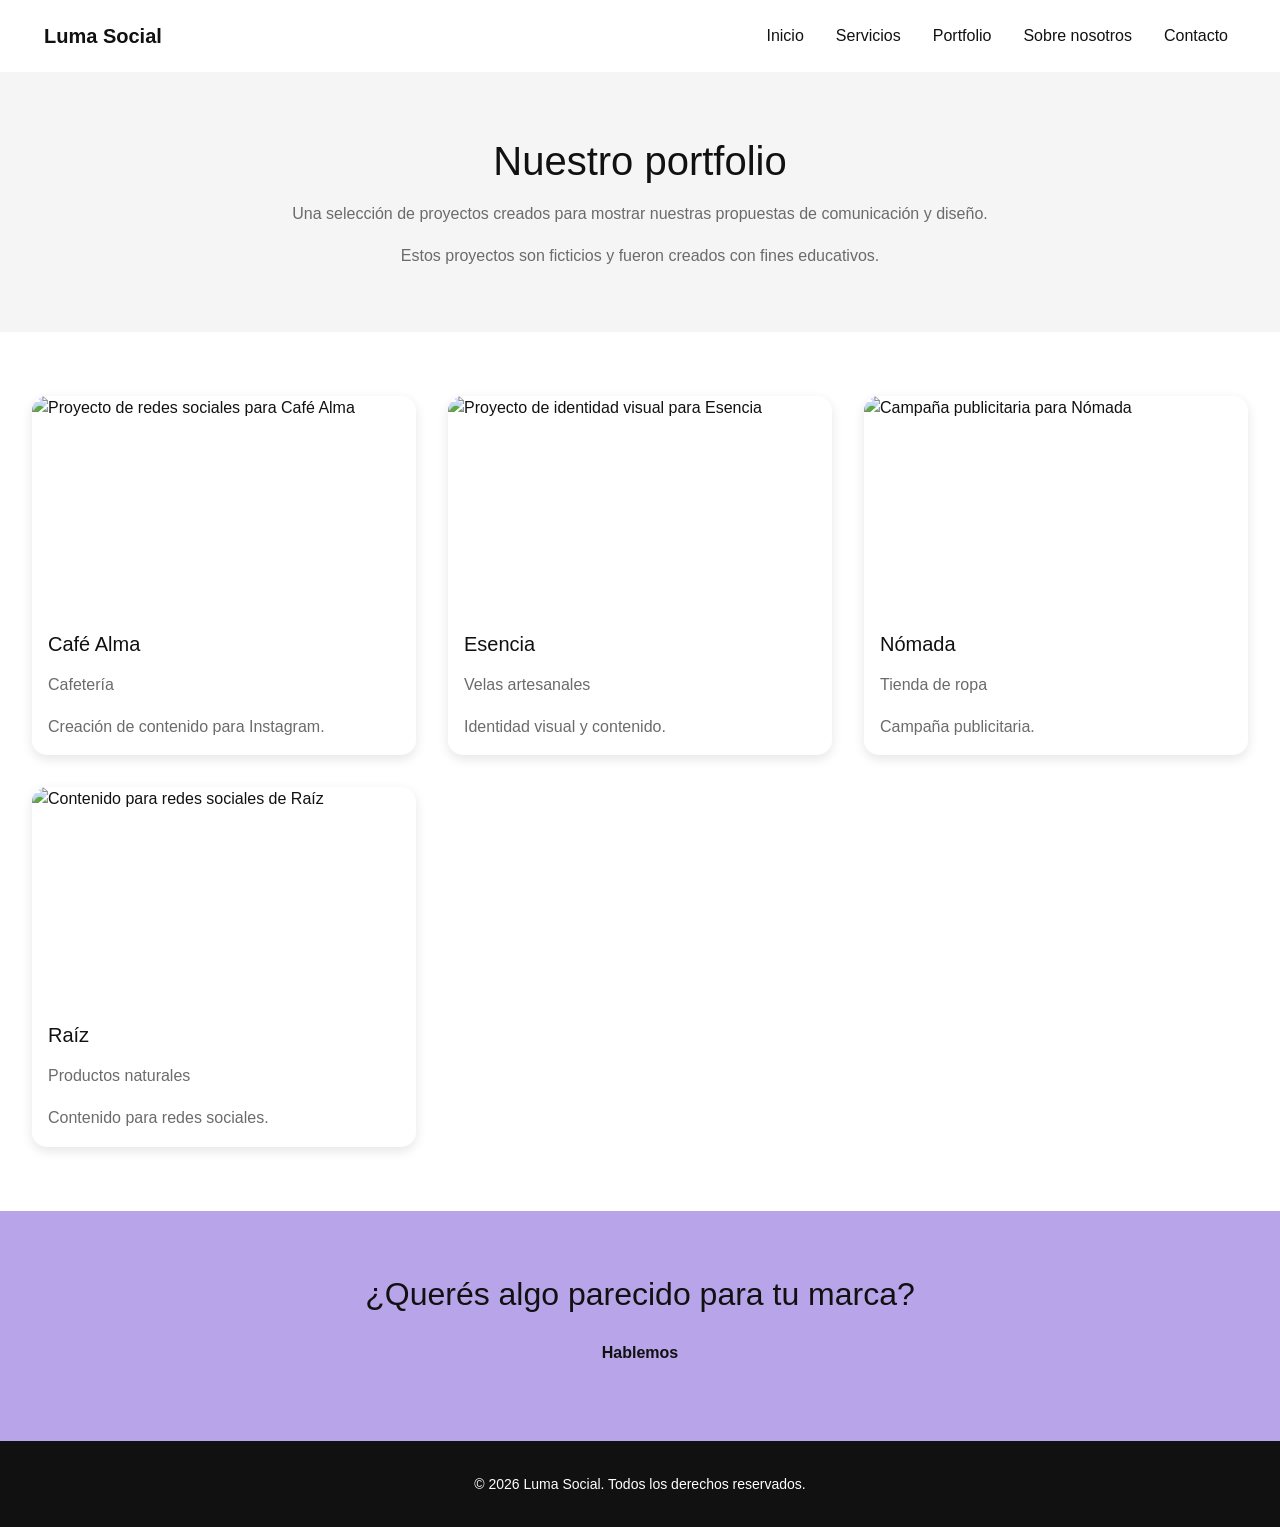
==== pages/portfolio.html @ 669a464a "Primer commit: estructura y contenido de Luma Social" ====
<!DOCTYPE html>
<html lang="en">

<head>
    <meta charset="UTF-8">
    <meta name="viewport" content="width=device-width, initial-scale=1.0">

    <title>Portfolio de Redes Sociales | Luma Social</title>

    <meta
        name="description"
        content="Conocé proyectos de Luma Social relacionados con contenido para redes sociales, identidad visual y campañas publicitarias para emprendimientos."
    >

    <meta
        name="keywords"
        content="portfolio community manager, proyectos redes sociales, contenido digital, identidad visual, publicidad"
    >

    <!-- BOOTSTRAP -->
    <link
        href="https://cdn.jsdelivr.net/npm/bootstrap@5.3.8/dist/css/bootstrap.min.css"
        rel="stylesheet"
        integrity="sha384-sRIl4kxILFvY47J16cr9ZwB07vP4J8+LH7qKQnuqkuIAvNWLzeN8tE5YBujZqJLB"
        crossorigin="anonymous"
    >

    <!-- AOS -->
    <link
        href="https://unpkg.com/aos@2.3.1/dist/aos.css"
        rel="stylesheet"
    >

    <!-- CSS -->
    <link
        rel="stylesheet"
        href="../styles/main.css"
    >

</head>

<body>

    <header>

        <!-- BARRA DE NAVEGACIÓN -->

        <nav class="navbar navbar-expand-lg bg-body-tertiary">

            <div class="container-fluid">

                <a class="navbar-brand" href="../index.html">
                    Luma Social
                </a>

                <button
                    class="navbar-toggler"
                    type="button"
                    data-bs-toggle="collapse"
                    data-bs-target="#navbarPortfolio"
                    aria-controls="navbarPortfolio"
                    aria-expanded="false"
                    aria-label="Abrir menú de navegación"
                >
                    <span class="navbar-toggler-icon"></span>
                </button>

                <div class="collapse navbar-collapse" id="navbarPortfolio">

                    <ul class="navbar-nav ms-auto">

                        <li class="nav-item">
                            <a
                                class="nav-link"
                                href="../index.html"
                            >
                                Inicio
                            </a>
                        </li>

                        <li class="nav-item">
                            <a
                                class="nav-link"
                                href="./servicios.html"
                            >
                                Servicios
                            </a>
                        </li>

                        <li class="nav-item">
                            <a
                                class="nav-link active"
                                aria-current="page"
                                href="./portfolio.html"
                            >
                                Portfolio
                            </a>
                        </li>

                        <li class="nav-item">
                            <a
                                class="nav-link"
                                href="./sobre-nosotros.html"
                            >
                                Sobre nosotros
                            </a>
                        </li>

                        <li class="nav-item">
                            <a
                                class="nav-link"
                                href="./contacto.html"
                            >
                                Contacto
                            </a>
                        </li>

                    </ul>

                </div>

            </div>

        </nav>

    </header>


    <main>

        <!-- INTRODUCCIÓN -->

        <section
            class="pagina-introduccion animacion-aparecer"
        >

            <h1>Nuestro portfolio</h1>

            <p>
                Una selección de proyectos creados para mostrar
                nuestras propuestas de comunicación y diseño.
            </p>

            <p>
                Estos proyectos son ficticios y fueron creados
                con fines educativos.
            </p>

        </section>


        <!-- PROYECTOS -->

        <section>

            <div class="cards-container">

                <article
                    class="card-portfolio"
                    data-aos="fade-up"
                    data-aos-delay="100"
                >

                    <img
                        src="../assets/imag/cafe-alma.jpg"
                        alt="Proyecto de redes sociales para Café Alma"
                    >

                    <h3>Café Alma</h3>

                    <p>Cafetería</p>

                    <p>
                        Creación de contenido para Instagram.
                    </p>

                </article>


                <article
                    class="card-portfolio"
                    data-aos="fade-up"
                    data-aos-delay="200"
                >

                    <img
                        src="../assets/imag/esencia.jpg"
                        alt="Proyecto de identidad visual para Esencia"
                    >

                    <h3>Esencia</h3>

                    <p>Velas artesanales</p>

                    <p>
                        Identidad visual y contenido.
                    </p>

                </article>


                <article
                    class="card-portfolio"
                    data-aos="fade-up"
                    data-aos-delay="300"
                >

                    <img
                        src="../assets/imag/nomada.jpg"
                        alt="Campaña publicitaria para Nómada"
                    >

                    <h3>Nómada</h3>

                    <p>Tienda de ropa</p>

                    <p>
                        Campaña publicitaria.
                    </p>

                </article>


                <article
                    class="card-portfolio"
                    data-aos="fade-up"
                    data-aos-delay="400"
                >

                    <img
                        src="../assets/imag/raiz.jpg"
                        alt="Contenido para redes sociales de Raíz"
                    >

                    <h3>Raíz</h3>

                    <p>Productos naturales</p>

                    <p>
                        Contenido para redes sociales.
                    </p>

                </article>

            </div>

        </section>


        <!-- LLAMADO A LA ACCIÓN -->

        <section
            class="cta"
            data-aos="fade-up"
        >

            <h2>
                ¿Querés algo parecido para tu marca?
            </h2>

            <a
                class="btn-principal"
                href="./contacto.html"
            >
                Hablemos
            </a>

        </section>

    </main>


    <footer>

        <p>
            © 2026 Luma Social. Todos los derechos reservados.
        </p>

    </footer>


    <!-- BOOTSTRAP -->

    <script
        src="https://cdn.jsdelivr.net/npm/bootstrap@5.3.8/dist/js/bootstrap.bundle.min.js"
        integrity="sha384-FKyoEForCGlyvwx9Hj09JcYn3nv7wiPVlz7YYwJrWVcXK/BmnVDxM+D2scQbITxI"
        crossorigin="anonymous"
    ></script>


    <!-- AOS -->

    <script src="https://unpkg.com/aos@2.3.1/dist/aos.js"></script>

    <script>
        AOS.init();
    </script>

</body>

</html>
---- styles/main.css ----
@charset "UTF-8";
/* RESET */
* {
  margin: 0;
  padding: 0;
  box-sizing: border-box;
}

html {
  scroll-behavior: smooth;
}

img {
  max-width: 100%;
  height: auto;
  display: block;
}

ul,
ol {
  list-style: none;
}

a {
  text-decoration: none;
}

/* BASE */
/* COLORES */
/* TIPOGRAFÍAS */
/* TAMAÑOS */
/* ESPACIADOS */
/* BORDES Y SOMBRAS */
body {
  font-family: "Arial", sans-serif;
  color: #111111;
  background-color: #ffffff;
}

p {
  font-size: 1rem;
  line-height: 1.6;
}

h1 {
  font-size: 2.5rem;
}
@media (max-width: 991px) {
  h1 {
    font-size: 2.25rem;
  }
}
@media (max-width: 576px) {
  h1 {
    font-size: 2rem;
  }
}

h2 {
  font-size: 2rem;
}
@media (max-width: 991px) {
  h2 {
    font-size: 1.8rem;
  }
}
@media (max-width: 576px) {
  h2 {
    font-size: 1.6rem;
  }
}

h3 {
  font-size: 1.25rem;
}

/* HEADER */
header {
  background-color: #ffffff;
  border-bottom: 1px solid #f5f5f5;
}

/* NAVBAR */
.navbar {
  padding: 1rem 2rem;
  background-color: #ffffff !important;
}

.navbar-brand {
  font-weight: bold;
  color: #111111 !important;
}

.navbar-nav {
  gap: 1rem;
}

.nav-link {
  color: #111111 !important;
  transition: 0.3s ease;
}
.nav-link:hover {
  color: #8f7ac4 !important;
}

.navbar-toggler {
  border: 1px solid #b8a4e8;
}
.navbar-toggler:focus {
  box-shadow: 0 0 0 0.2rem rgba(184, 164, 232, 0.25);
}

/* RESPONSIVE */
@media (max-width: 768px) {
  .navbar {
    padding: 1rem;
  }
  .navbar-nav {
    align-items: flex-start;
    gap: 0.5rem;
  }
}
/* SECCIONES */
/* MIXINS */
/* SECCIONES GENERALES */
section {
  width: 100%;
  padding: 4rem 2rem;
}
@media (max-width: 991px) {
  section {
    padding: 3rem 2rem;
  }
}
@media (max-width: 576px) {
  section {
    padding: 2rem 1rem;
  }
}

.section-heading {
  margin-bottom: 2rem;
  text-align: center;
}
.section-heading h2 {
  margin-bottom: 1rem;
  color: #111111;
}
.section-heading p {
  max-width: 700px;
  margin: 0 auto;
  color: #6b6b6b;
}
@media (max-width: 576px) {
  .section-heading {
    margin-bottom: 1rem;
  }
}

/* SECCIONES DE PÁGINAS */
.pagina-introduccion {
  text-align: center;
  background-color: #f5f5f5;
}
.pagina-introduccion p {
  max-width: 700px;
  margin: 1rem auto 0;
  color: #6b6b6b;
}

/* CTA */
.cta {
  text-align: center;
  background-color: #b8a4e8;
}
.cta h2 {
  margin-bottom: 1rem;
}
.cta p {
  max-width: 650px;
  margin: 0 auto 2rem;
}

/* BOTONES */
.btn-principal, .btn-secundario {
  display: inline-block;
  padding: 0.75rem 1.5rem;
  background-color: #b8a4e8;
  color: #111111;
  text-decoration: none;
  border-radius: 8px;
  transition: 0.3s ease;
  font-weight: bold;
}
.btn-principal:hover, .btn-secundario:hover {
  background-color: #8f7ac4;
  color: #ffffff;
}

.btn-secundario {
  background-color: #ffffff;
  color: #111111;
  border: 1px solid #b8a4e8;
}
.btn-secundario:hover {
  background-color: #b8a4e8;
  color: #111111;
}

/* HERO */
.hero {
  display: grid;
  grid-template-columns: 1fr 1fr;
  gap: 4rem;
  align-items: center;
}
.hero__contenido h1 {
  margin-bottom: 1rem;
}
.hero__contenido p {
  max-width: 550px;
  margin-bottom: 2rem;
  color: #6b6b6b;
}
.hero__imagen img {
  width: 100%;
  border-radius: 25px;
}
@media (max-width: 991px) {
  .hero {
    gap: 2rem;
  }
}
@media (max-width: 576px) {
  .hero {
    grid-template-columns: 1fr;
    text-align: center;
  }
  .hero__contenido p {
    margin-left: auto;
    margin-right: auto;
  }
}

/* SOBRE NOSOTROS */
.sobre-nosotros-intro {
  display: grid;
  grid-template-columns: 1fr 1fr;
  gap: 4rem;
  align-items: center;
}
.sobre-nosotros-intro__contenido p {
  max-width: 600px;
  margin-top: 1rem;
  color: #6b6b6b;
}
.sobre-nosotros-intro__imagen img {
  width: 100%;
  border-radius: 25px;
}
@media (max-width: 991px) {
  .sobre-nosotros-intro {
    gap: 2rem;
  }
}
@media (max-width: 576px) {
  .sobre-nosotros-intro {
    grid-template-columns: 1fr;
  }
  .sobre-nosotros-intro__contenido {
    text-align: center;
  }
  .sobre-nosotros-intro__contenido p {
    margin-left: auto;
    margin-right: auto;
  }
}

/* PROCESO */
.proceso-container {
  display: grid;
  grid-template-columns: repeat(4, 1fr);
  gap: 2rem;
  margin-top: 2rem;
}
.proceso-container article {
  padding: 2rem;
  background-color: #f5f5f5;
  border-radius: 15px;
}
.proceso-container article h3 {
  margin-bottom: 1rem;
}
.proceso-container article p {
  color: #6b6b6b;
}
@media (max-width: 991px) {
  .proceso-container {
    grid-template-columns: repeat(2, 1fr);
  }
}
@media (max-width: 576px) {
  .proceso-container {
    grid-template-columns: 1fr;
  }
}

/* VALORES */
.valores-lista {
  display: grid;
  grid-template-columns: repeat(4, 1fr);
  gap: 1rem;
  margin-top: 2rem;
}
.valores-lista li {
  padding: 1rem;
  background-color: #f5f5f5;
  border-radius: 8px;
  text-align: center;
}
@media (max-width: 991px) {
  .valores-lista {
    grid-template-columns: repeat(2, 1fr);
  }
}
@media (max-width: 576px) {
  .valores-lista {
    grid-template-columns: 1fr;
  }
}

/* FORMULARIO */
.formulario-contacto {
  max-width: 700px;
  margin: 0 auto;
  display: flex;
  flex-direction: column;
  gap: 1rem;
}
.formulario-contacto .formulario-campo {
  display: flex;
  flex-direction: column;
  gap: 0.5rem;
}
.formulario-contacto .formulario-campo label {
  font-weight: bold;
}
.formulario-contacto .formulario-campo input,
.formulario-contacto .formulario-campo select,
.formulario-contacto .formulario-campo textarea {
  width: 100%;
  padding: 1rem;
  border: 1px solid #6b6b6b;
  border-radius: 8px;
  font-family: "Arial", sans-serif;
}
.formulario-contacto .formulario-campo textarea {
  resize: vertical;
}
.formulario-contacto .btn-principal, .formulario-contacto .btn-secundario {
  align-self: flex-start;
  border: none;
  cursor: pointer;
}
@media (max-width: 576px) {
  .formulario-contacto .btn-principal, .formulario-contacto .btn-secundario {
    align-self: stretch;
    text-align: center;
  }
}

/* CONTACTO */
.contacto-redes {
  text-align: center;
}
.contacto-redes__enlaces {
  display: flex;
  justify-content: center;
  gap: 2rem;
  margin-top: 2rem;
}
.contacto-redes__enlaces a {
  color: #111111;
  font-weight: bold;
  transition: 0.3s ease;
}
.contacto-redes__enlaces a:hover {
  color: #8f7ac4;
}
@media (max-width: 576px) {
  .contacto-redes__enlaces {
    flex-direction: column;
    gap: 1rem;
  }
}

/* PORTFOLIO DESTACADO */
.portfolio-destacado .btn-secundario {
  display: block;
  width: -moz-fit-content;
  width: fit-content;
  margin: 2rem auto 0;
}

/* CARDS */
/* CONTENEDOR DE CARDS */
.cards-container {
  display: grid;
  grid-template-columns: repeat(3, 1fr);
  gap: 2rem;
}
@media (max-width: 991px) {
  .cards-container {
    grid-template-columns: repeat(2, 1fr);
  }
}
@media (max-width: 576px) {
  .cards-container {
    grid-template-columns: 1fr;
  }
}

/* CARD DE SERVICIO */
.card-servicio {
  padding: 2rem;
  background-color: #ffffff;
  border-radius: 15px;
  box-shadow: 0 4px 12px rgba(0, 0, 0, 0.1);
  text-align: center;
  transition: transform 0.3s ease, box-shadow 0.3s ease;
}
.card-servicio:hover {
  transform: translateY(-5px);
  box-shadow: 0 8px 20px rgba(0, 0, 0, 0.12);
}
.card-servicio h3 {
  margin-bottom: 1rem;
}
.card-servicio p {
  color: #6b6b6b;
}
@media (max-width: 576px) {
  .card-servicio {
    padding: 1rem;
  }
}

/* CARD DE PORTFOLIO */
.card-portfolio {
  overflow: hidden;
  background-color: #ffffff;
  border-radius: 15px;
  box-shadow: 0 4px 12px rgba(0, 0, 0, 0.1);
  transition: transform 0.3s ease;
}
.card-portfolio:hover {
  transform: translateY(-5px);
}
.card-portfolio img {
  width: 100%;
  height: 220px;
  -o-object-fit: cover;
     object-fit: cover;
}
.card-portfolio h3 {
  margin: 1rem;
}
.card-portfolio p {
  margin: 0 1rem 1rem;
  color: #6b6b6b;
}
@media (max-width: 576px) {
  .card-portfolio img {
    height: 200px;
  }
}

/* CARDS DE SERVICIOS */
.servicios-lista {
  display: grid;
  gap: 4rem;
}

.servicio-detalle {
  display: grid;
  grid-template-columns: 1fr 1fr;
  gap: 2rem;
  align-items: center;
}
.servicio-detalle img {
  width: 100%;
  border-radius: 25px;
}
.servicio-detalle__contenido h2 {
  margin-bottom: 1rem;
}
.servicio-detalle__contenido p {
  color: #6b6b6b;
}
.servicio-detalle__contenido ul {
  margin-top: 1rem;
}
.servicio-detalle__contenido li {
  margin-bottom: 0.5rem;
}
@media (max-width: 991px) {
  .servicio-detalle {
    gap: 1rem;
  }
}
@media (max-width: 576px) {
  .servicio-detalle {
    grid-template-columns: 1fr;
  }
}

/* FOOTER */
footer {
  padding: 2rem;
  background-color: #111111;
  color: #ffffff;
  text-align: center;
}
footer p {
  margin: 0;
  font-size: 0.875rem;
}

/* ANIMACIONES */
@keyframes aparecer {
  from {
    opacity: 0;
    transform: translateY(20px);
  }
  to {
    opacity: 1;
    transform: translateY(0);
  }
}
.animacion-aparecer {
  animation: aparecer 0.8s ease forwards;
}/*# sourceMappingURL=main.css.map */
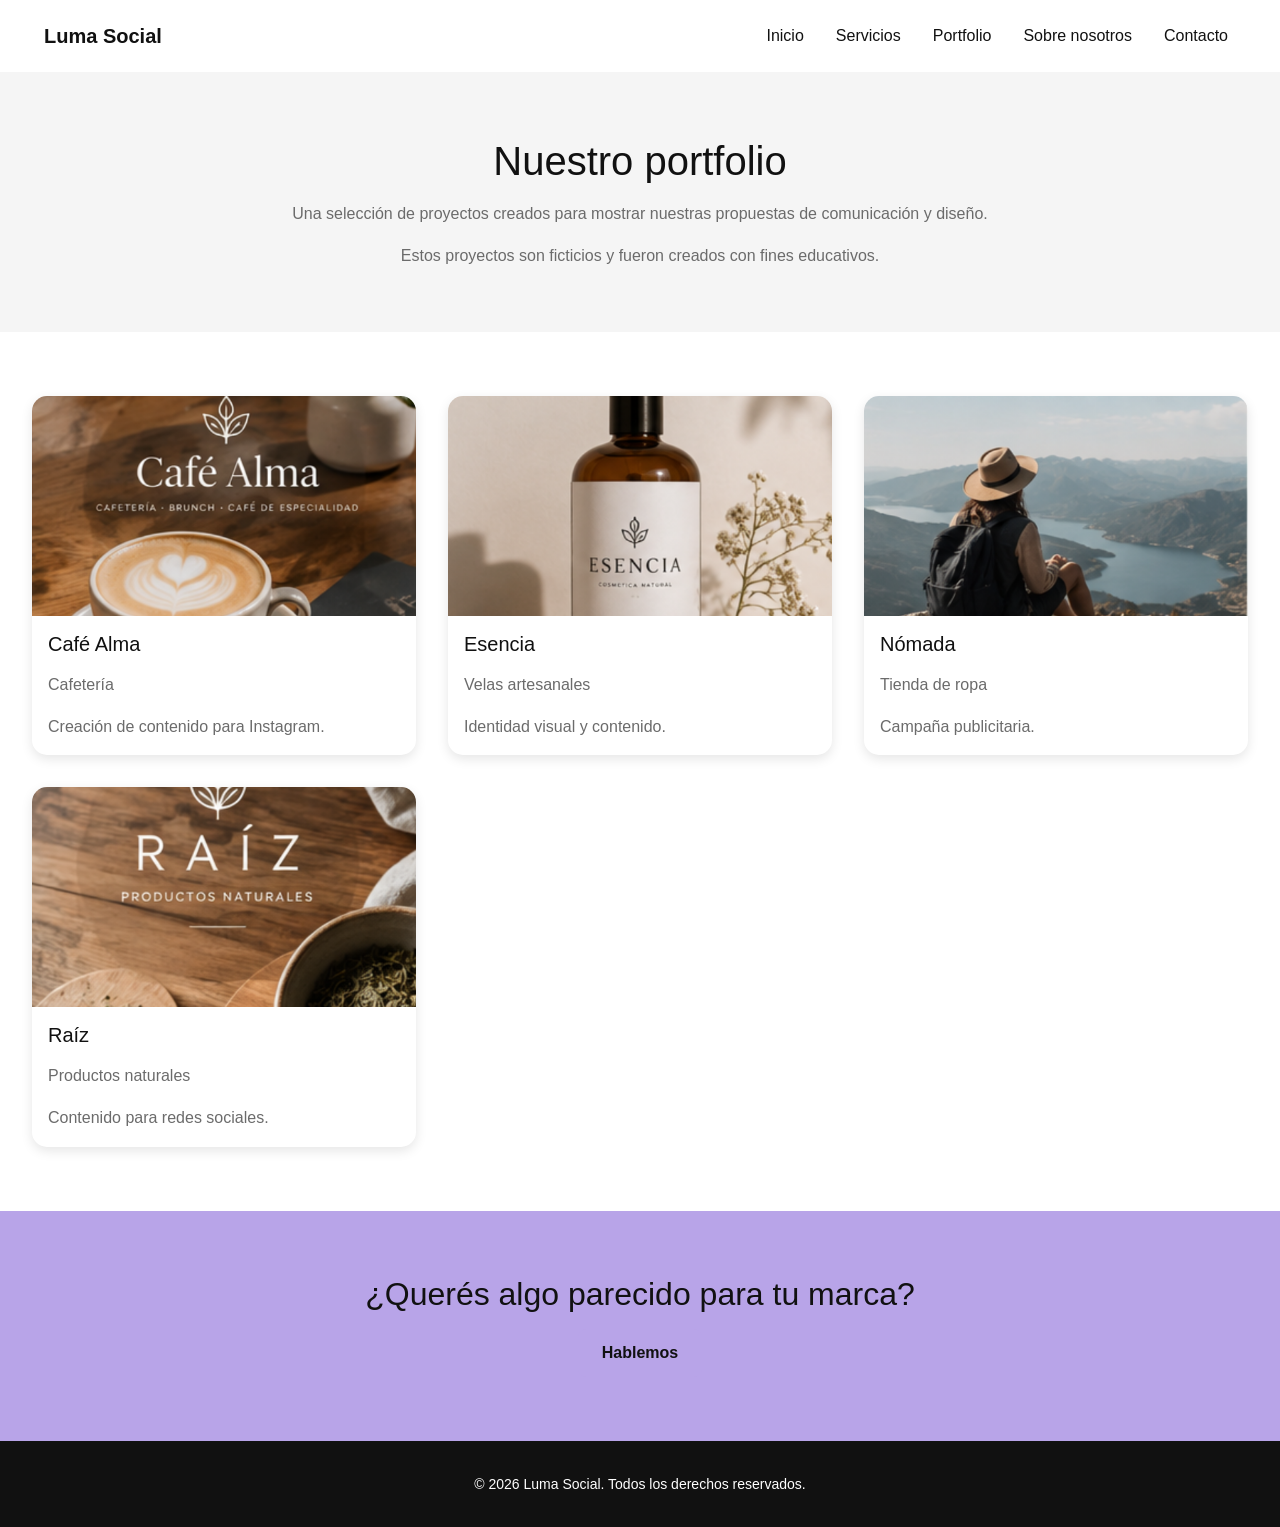
==== commit b0b3d535: "Actualiza imágenes de portfolio y sobre nosotros" ====
--- a/pages/portfolio.html
+++ b/pages/portfolio.html
@@ -162,7 +162,7 @@
                 >
 
                     <img
-                        src="../assets/imag/cafe-alma.jpg"
+                        src="../assets/imag/cafe-alma.jpg.png"
                         alt="Proyecto de redes sociales para Café Alma"
                     >
 
@@ -184,7 +184,7 @@
                 >
 
                     <img
-                        src="../assets/imag/esencia.jpg"
+                        src="../assets/imag/esencia-.jpg.png"
                         alt="Proyecto de identidad visual para Esencia"
                     >
 
@@ -206,7 +206,7 @@
                 >
 
                     <img
-                        src="../assets/imag/nomada.jpg"
+                        src="../assets/imag/nomada.jpg.png"
                         alt="Campaña publicitaria para Nómada"
                     >
 
@@ -228,7 +228,7 @@
                 >
 
                     <img
-                        src="../assets/imag/raiz.jpg"
+                        src="../assets/imag/raiz.jpg.png"
                         alt="Contenido para redes sociales de Raíz"
                     >
 
